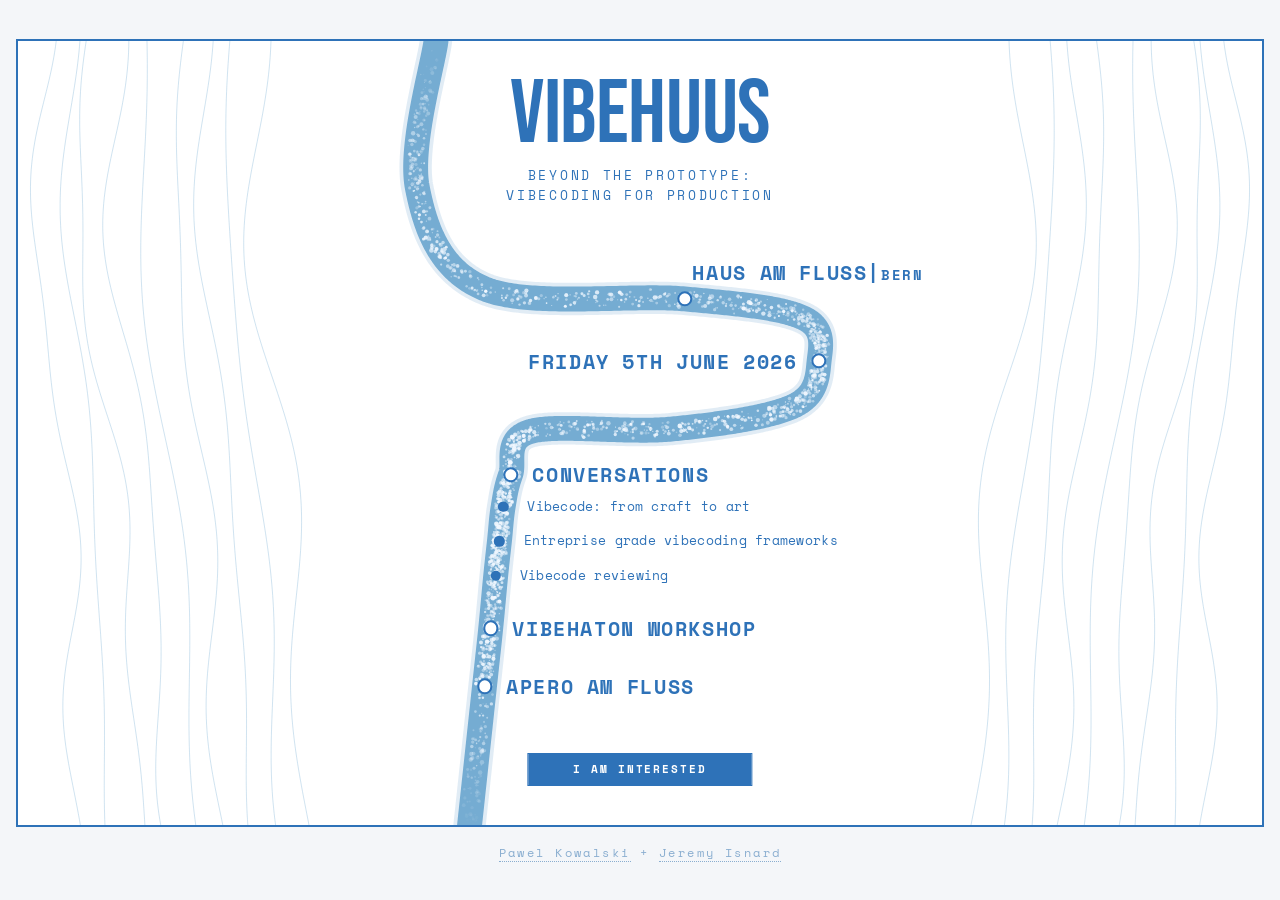
==== index.html @ 7fe4109c "Restore mobile flex-fill layout The fixed aspect-ratio attempt traded one issue for another. Roll ba" ====
<!doctype html>
<html lang="en">
  <head>
    <meta charset="UTF-8" />
    <meta name="viewport" content="width=device-width, initial-scale=1.0" />
    <title>Vibehuus — a day dedicated to vibecode mastering</title>
    <link rel="icon" type="image/svg+xml" href="favicon.svg" />
    <link rel="stylesheet" href="styles.css?v=28" />
  </head>
  <body>
    <div class="poster">
      <canvas id="scene"></canvas>

      <div class="title-block">
        <div class="title">Vibehuus</div>
        <div class="subtitle">
          Beyond the prototype: <br />vibecoding for production
        </div>
      </div>

      <!-- Marker positions are driven by RIVER_POINTS in scene.js.
           Edit values there; markers reposition themselves on reload. -->

      <!-- Guide handles (non-marker river control points) -->
      <div class="marker guide" data-id="entry">
        <div class="dot"></div>
        <div class="guide-tag">entry</div>
      </div>
      <div class="marker guide" data-id="topguide">
        <div class="dot"></div>
        <div class="guide-tag">guide</div>
      </div>
      <div class="marker guide" data-id="guide2">
        <div class="dot"></div>
        <div class="guide-tag">guide</div>
      </div>

      <!-- Haus am Fluss — venue -->
      <div class="marker" data-id="haus">
        <div class="dot"></div>
        <div class="label right strong">
          Haus am Fluss|<span class="city">Bern</span>
        </div>
      </div>
      <div class="marker guide" data-id="guide3">
        <div class="dot"></div>
        <div class="guide-tag">guide</div>
      </div>

      <!-- Date + time -->
      <div class="marker" data-id="date">
        <div class="dot"></div>
        <div class="label left strong">Friday 5th June 2026</div>
        <!--div class="label right strong">9h–16h</div-->
      </div>

      <!-- Between Date+Time and Enterprise — extra guides -->
      <div class="marker guide" data-id="between">
        <div class="dot"></div>
        <div class="guide-tag">between</div>
      </div>
      <div class="marker guide" data-id="between2">
        <div class="dot"></div>
        <div class="guide-tag">between</div>
      </div>
      <div class="marker guide" data-id="between3">
        <div class="dot"></div>
        <div class="guide-tag">between</div>
      </div>

      <!-- Agenda -->
      <div class="marker" data-id="talks">
        <div class="dot"></div>
        <div class="label right strong">Conversations</div>
      </div>

      <div class="marker talk" data-id="art">
        <div class="dot"></div>
        <div class="label right">Vibecode: from craft to art</div>
      </div>

      <div class="marker talk" data-id="enterprise">
        <div class="dot"></div>
        <div class="label right">Entreprise grade vibecoding frameworks</div>
      </div>

      <div class="marker talk" data-id="vibecode">
        <div class="dot"></div>
        <div class="label right">Vibecode reviewing</div>
      </div>

      <div class="marker" data-id="vibehaton">
        <div class="dot"></div>
        <div class="label right strong">Vibehaton workshop</div>
      </div>

      <div class="marker" data-id="apero">
        <div class="dot"></div>
        <div class="label right strong">Apero am Fluss</div>
      </div>

      <!-- Exit handle -->
      <div class="marker guide" data-id="exit">
        <div class="dot"></div>
        <div class="guide-tag">exit</div>
      </div>

      <!-- Sign-up -->
      <form
        class="signup"
        data-state="collapsed"
        novalidate
        action="https://formspree.io/f/xojrqbbg"
        method="POST"
      >
        <div class="signup-fields" inert>
          <input
            type="text"
            name="name"
            placeholder="your name"
            aria-label="your name"
            autocomplete="name"
          />
          <input
            type="email"
            name="email"
            placeholder="your email address"
            aria-label="your email address"
            autocomplete="email"
          />
          <input
            class="signup-honeypot"
            type="text"
            name="_gotcha"
            tabindex="-1"
            autocomplete="off"
            aria-hidden="true"
          />
          <input
            class="signup-honeypot"
            type="text"
            name="company"
            tabindex="-1"
            autocomplete="off"
            aria-hidden="true"
          />
        </div>
        <button type="submit">
          <span class="signup-label" data-for="collapsed">I am interested</span>
          <span class="signup-label" data-for="expanded">Submit</span>
          <span class="signup-label" data-for="submitted">
            Thanks!
            <span class="signup-sublabel">we'll be in touch shortly</span>
          </span>
        </button>
      </form>
    </div>

    <!-- Organisers signature -->
    <div class="signature">
      <a href="https://example.com/pawel-kowalski">Pawel Kowalski</a
      >&nbsp;+&nbsp;<a href="https://example.com/jeremy-isnard"
        >Jeremy Isnard</a
      >
    </div>

    <script src="scene.js?v=13"></script>
    <script>
      (() => {
        const form = document.querySelector(".signup");
        if (!form) return;
        const fields = form.querySelector(".signup-fields");
        const nameInput = form.querySelector('input[name="name"]');
        const emailInput = form.querySelector('input[name="email"]');
        const honeypots = form.querySelectorAll(".signup-honeypot");

        const EMAIL_RE = /^[^\s@]+@[^\s@]+\.[^\s@]{2,}$/;
        const checkValid = () => {
          const nameOk = nameInput.value.trim().length > 0;
          const emailOk = EMAIL_RE.test(emailInput.value.trim());
          form.dataset.valid = nameOk && emailOk ? "true" : "false";
        };
        nameInput.addEventListener("input", checkValid);
        emailInput.addEventListener("input", checkValid);
        checkValid();

        const SUBMITTED_KEY = "vibehuus.signup.submitted";
        const markSubmitted = () => {
          form.dataset.state = "submitted";
          fields.inert = true;
          form.reset();
          checkValid();
        };
        try {
          if (localStorage.getItem(SUBMITTED_KEY)) markSubmitted();
        } catch {}

        const collapse = () => {
          if (form.dataset.state !== "expanded") return;
          if (form.contains(document.activeElement))
            document.activeElement.blur();
          form.dataset.state = "collapsed";
          fields.inert = true;
        };

        document.addEventListener("pointerdown", (e) => {
          if (form.dataset.state !== "expanded") return;
          if (!form.contains(e.target)) collapse();
        });
        document.addEventListener("keydown", (e) => {
          if (e.key === "Escape") collapse();
        });

        form.addEventListener("submit", async (e) => {
          e.preventDefault();
          if (form.dataset.state === "collapsed") {
            form.dataset.state = "expanded";
            fields.inert = false;
            setTimeout(() => nameInput.focus(), 60);
            return;
          }
          if (form.dataset.state === "submitted") return;
          if (form.dataset.valid !== "true") return;
          if ([...honeypots].some((h) => h.value)) return;

          try {
            const res = await fetch(form.action, {
              method: "POST",
              body: new FormData(form),
              headers: { Accept: "application/json" },
            });
            if (!res.ok) throw new Error("submit failed");
            try {
              localStorage.setItem(SUBMITTED_KEY, new Date().toISOString());
            } catch {}
            markSubmitted();
          } catch {
            form.dataset.valid = "false";
          }
        });
      })();
    </script>
  </body>
</html>
---- styles.css ----
@import url("https://fonts.googleapis.com/css2?family=Bebas+Neue&family=Space+Mono:wght@400;700&display=swap");

* {
  margin: 0;
  padding: 0;
  box-sizing: border-box;
}

:root {
  --blue: #2e72b8;
  --blue-deep: #1f5a99;
  --blue-dim: #8aaed0;
  --bg: #ffffff;
  --page: #f4f6f9;
}

html {
  background: var(--page);
}

body {
  background: var(--page);
  font-family: "Space Mono", ui-monospace, monospace;
  color: var(--blue);
  min-height: 100vh;
  /* dvh respects the actually-visible viewport on iOS Safari (`100vh`
     there includes the URL bar height, which forces an unwanted scroll
     until the URL bar collapses). */
  min-height: 100dvh;
  padding: 16px;
  display: flex;
  flex-direction: column;
  align-items: center;
  justify-content: center;
}

/* ── POSTER ── */
.poster {
  width: 100%;
  max-width: min(1500px, calc((100vh - 80px) * 1900 / 1200));
  aspect-ratio: 1900 / 1200;
  background: var(--bg);
  border: 2px solid var(--blue);
  position: relative;
  overflow: hidden;
}

canvas#scene {
  position: absolute;
  inset: 0;
  width: 100%;
  height: 100%;
  z-index: 1;
}

/* ── TITLE ──
   Centered horizontally on the poster: `left: 50%` + translateX(-50%)
   anchors the block's center to the poster's center. Both .title and
   .subtitle are `text-align: center` so they share the same axis. */
.title-block {
  position: absolute;
  top: 4.5%;
  left: 50%;
  transform: translateX(-50%);
  text-align: center;
  z-index: 5;
  /* Without an explicit width, an absolute element with `left: 50%` only
     gets the right-half of the poster as its shrink-to-fit budget — on
     narrow viewports that forces the subtitle to wrap mid-line. Sizing
     to max-content lets the block span as wide as its longest line; the
     max-width keeps it from poking past the poster edge. */
  width: max-content;
  max-width: calc(100% - 16px);
}

.title {
  font-family: "Bebas Neue", Impact, sans-serif;
  font-weight: 400;
  font-size: clamp(56px, 7vw, 110px);
  letter-spacing: -0.005em;
  line-height: 0.88;
}

.subtitle {
  font-family: "Space Mono", monospace;
  font-weight: 400;
  font-size: clamp(11px, 1.05vw, 16px);
  letter-spacing: 0.2em;
  text-transform: uppercase;
  margin-top: clamp(6px, 0.8vw, 12px);
  color: var(--blue);
}

/* White halo around all foreground text so it stays readable when the
   river passes underneath. Same colour as the page so it's invisible
   on white but knocks back the river beneath the glyphs. */
.title,
.subtitle,
.label,
.guide-tag,
.pos-chip {
  paint-order: stroke fill;
}
.title,
.subtitle,
.label,
.guide-tag {
  text-shadow:
    2px 0 0 var(--bg),
    -2px 0 0 var(--bg),
    0 2px 0 var(--bg),
    0 -2px 0 var(--bg),
    1.5px 1.5px 0 var(--bg),
    -1.5px -1.5px 0 var(--bg),
    1.5px -1.5px 0 var(--bg),
    -1.5px 1.5px 0 var(--bg);
}

/* ── MARKERS ── */
.marker {
  position: absolute;
  transform: translate(-50%, -50%);
  z-index: 10;
}

.marker[data-id] {
  touch-action: none;
  user-select: none;
  /* Positioned by scene.js from RIVER_POINTS at startup; hidden until
     then so they don't flash at (0,0) before JS runs. */
  visibility: hidden;
}

/* ── VIEW / EDIT MODE TOGGLE ──
   Default = clean view: hide the structural guide markers and the
   debug position chips. Labelled markers keep their dots — they're
   the anchor visuals for each stop along the river. Set
   `data-mode="edit"` on <body> to bring guides + chips back. */
.marker.guide,
.pos-chip {
  display: none;
}
body[data-mode="edit"] .marker.guide,
body[data-mode="edit"] .pos-chip {
  display: block;
}
.marker[data-id] .dot {
  cursor: grab;
}
.marker[data-id].dragging .dot {
  cursor: grabbing;
}

.dot {
  width: clamp(14px, 1.2vw, 20px);
  height: clamp(14px, 1.2vw, 20px);
  background: var(--bg);
  border: 2.5px solid var(--blue);
  border-radius: 50%;
}

/* Talk markers — smaller solid-blue dots (diameter = inner white area of a regular dot) */
.marker.talk .dot {
  width: clamp(9px, calc(1.2vw - 5px), 15px);
  height: clamp(9px, calc(1.2vw - 5px), 15px);
  background: var(--blue);
  border: none;
}

/* Guide handles — non-marker control points (entry, internal guides, exit) */
.marker.guide .dot {
  width: 12px;
  height: 12px;
  border: 1.5px dashed var(--blue-dim);
  background: var(--bg);
}
.marker.guide .pos-chip {
  background: var(--blue-dim);
  color: var(--bg);
}
.guide-tag {
  position: absolute;
  top: calc(100% + 4px);
  left: 50%;
  transform: translateX(-50%);
  font-family: "Space Mono", monospace;
  font-size: 9px;
  color: var(--blue-dim);
  text-transform: uppercase;
  letter-spacing: 0.1em;
  white-space: nowrap;
  pointer-events: none;
}

/* Position chip — sits above each draggable dot */
.pos-chip {
  position: absolute;
  bottom: calc(100% + 5px);
  left: 50%;
  transform: translateX(-50%);
  font-family: "Space Mono", monospace;
  font-size: 10px;
  font-weight: 700;
  color: #fff;
  background: var(--blue);
  padding: 2px 6px;
  white-space: nowrap;
  pointer-events: none;
  z-index: 20;
  letter-spacing: 0.04em;
}
.marker.dragging .pos-chip {
  background: var(--blue-deep);
}

.label {
  position: absolute;
  top: 50%;
  transform: translateY(-50%);
  font-family: "Space Mono", monospace;
  font-weight: 400;
  color: var(--blue);
  font-size: clamp(11px, 1.05vw, 15px);
  line-height: 1.55;
  letter-spacing: 0.02em;
  white-space: nowrap;
}

.label.right {
  left: calc(clamp(14px, 1.2vw, 20px) + 14px);
}
.label.left {
  right: calc(clamp(14px, 1.2vw, 20px) + 14px);
  text-align: right;
}

.label.strong {
  font-weight: 700;
  text-transform: uppercase;
  letter-spacing: 0.14em;
}

/* Date + time labels: 50% bigger than other labels */
.marker[data-id="date"] .label,
.marker[data-id="haus"] .label,
.marker[data-id="talks"] .label,
.marker[data-id="vibehaton"] .label,
.marker[data-id="apero"] .label {
  font-size: clamp(16px, 1.575vw, 22px);
  letter-spacing: 0.08em;
  word-spacing: -0.05em;
}

/* Haus label: dot sits at the label's lower-left corner so the
   multi-line address rises ABOVE the river. The 100% + 3px offsets
   place the label just past the dot's top-right edge, giving a small
   breathing gap between dot and text. */
.marker[data-id="haus"] .label.right {
  top: auto;
  bottom: calc(100% + 8px);
  transform: none;
  left: 100%;
  padding: 0;
  line-height: 1.1;
}

.marker[data-id="haus"] .label .city {
  font-size: 0.7em;
}

/* ── SIGN-UP — collapsible vertical stack, contiguous frame ── */
.signup {
  position: absolute;
  bottom: 5%;
  left: 50%;
  transform: translateX(-50%);
  display: flex;
  flex-direction: column;
  width: clamp(176px, 17.6vw, 256px);
  border: 1.5px solid var(--blue);
  background: var(--bg);
  z-index: 15;
}

.signup-fields {
  display: flex;
  flex-direction: column;
  max-height: 0;
  overflow: hidden;
  transition: max-height 280ms ease;
}
.signup[data-state="expanded"] .signup-fields {
  max-height: 200px;
}

.signup input,
.signup button {
  font-family: "Space Mono", monospace;
  font-size: clamp(10px, 0.85vw, 13px);
  padding: 9px 14px;
  line-height: 1.2;
  border: none;
  border-radius: 0;
  width: 100%;
  box-sizing: border-box;
  display: block;
}

.signup-fields input {
  background: var(--bg);
  color: var(--blue);
  border-bottom: 1.5px solid var(--blue);
  outline: none;
  text-align: left;
  letter-spacing: 0.04em;
}
.signup-fields input::placeholder {
  color: var(--blue);
  opacity: 0.5;
}
.signup-fields input:focus {
  background: rgba(46, 114, 184, 0.06);
}

.signup-honeypot {
  display: none !important;
}

.signup button {
  background: var(--blue);
  color: var(--bg);
  font-weight: 700;
  text-transform: uppercase;
  letter-spacing: 0.18em;
  cursor: pointer;
  transition: background 0.15s ease, opacity 0.2s ease;
}
.signup button:hover {
  background: var(--blue-deep);
}

/* Greyed-out submit while expanded fields are incomplete/invalid */
.signup[data-state="expanded"][data-valid="false"] button {
  opacity: 0.4;
  cursor: not-allowed;
}
.signup[data-state="expanded"][data-valid="false"] button:hover {
  background: var(--blue);
}

/* Terminal post-submit: button stays "Thanks!" but inert */
.signup[data-state="submitted"] button {
  cursor: default;
  opacity: 0.75;
}
.signup[data-state="submitted"] button:hover {
  background: var(--blue);
}

.signup-label {
  display: none;
}
.signup[data-state="collapsed"] .signup-label[data-for="collapsed"],
.signup[data-state="expanded"] .signup-label[data-for="expanded"],
.signup[data-state="submitted"] .signup-label[data-for="submitted"] {
  display: inline-block;
}

.signup-sublabel {
  display: block;
  margin-top: 4px;
  font-size: clamp(9px, 0.75vw, 12px);
  font-weight: 400;
  letter-spacing: 0.06em;
  text-transform: none;
  opacity: 0.85;
}

/* ── SIGNATURE ── */
.signature {
  margin-top: 16px;
  font-family: "Space Mono", monospace;
  font-size: clamp(10px, 0.95vw, 14px);
  letter-spacing: 0.2em;
  color: var(--blue-dim);
  text-align: center;
  white-space: nowrap;
}

.signature a {
  color: var(--blue-dim);
  text-decoration: none;
  border-bottom: 1px dotted var(--blue-dim);
  transition: color 0.15s ease, border-color 0.15s ease;
}

.signature a:hover {
  color: var(--blue);
  border-bottom-color: var(--blue);
}

/* ── MOBILE ── */
@media (max-width: 720px) {
  body {
    padding: 12px;
    justify-content: flex-start;
  }
  .poster {
    aspect-ratio: auto;
    max-width: 100%;
    flex: 1 1 0;
    min-height: 0;
  }
  .signature {
    flex-shrink: 0;
    margin-top: 10px;
  }
  .title-block {
    top: 3%;
  }
  .title {
    font-size: 72px;
  }
  .subtitle {
    font-size: 13px;
  }
  .label {
    font-size: 12px;
    /* Allow long labels (e.g. "Entreprise grade vibecoding frameworks")
       to wrap on mobile. `width: max-content` keeps the absolute label
       from collapsing to min-content (longest single word) — the label
       takes its natural one-line width up to `max-width`, then wraps. */
    white-space: normal;
    width: max-content;
    line-height: 1.3;
  }
  .label.right {
    max-width: 60vw;
  }
  .label.left {
    max-width: 55vw;
  }
  /* Strong/big labels — sized to read as section headers on mobile.
     These stay one line (short text), so disable the wrap rules. */
  .marker[data-id="date"] .label,
  .marker[data-id="haus"] .label,
  .marker[data-id="talks"] .label,
  .marker[data-id="vibehaton"] .label,
  .marker[data-id="apero"] .label {
    font-size: 16px;
    letter-spacing: 0.06em;
    white-space: nowrap;
    width: auto;
    max-width: none;
  }
  /* Sign-up: hero-sized CTA. */
  .signup {
    width: 280px;
  }
  .signup input,
  .signup button {
    font-size: 16px;
    padding: 14px 18px;
    letter-spacing: 0.16em;
  }
}
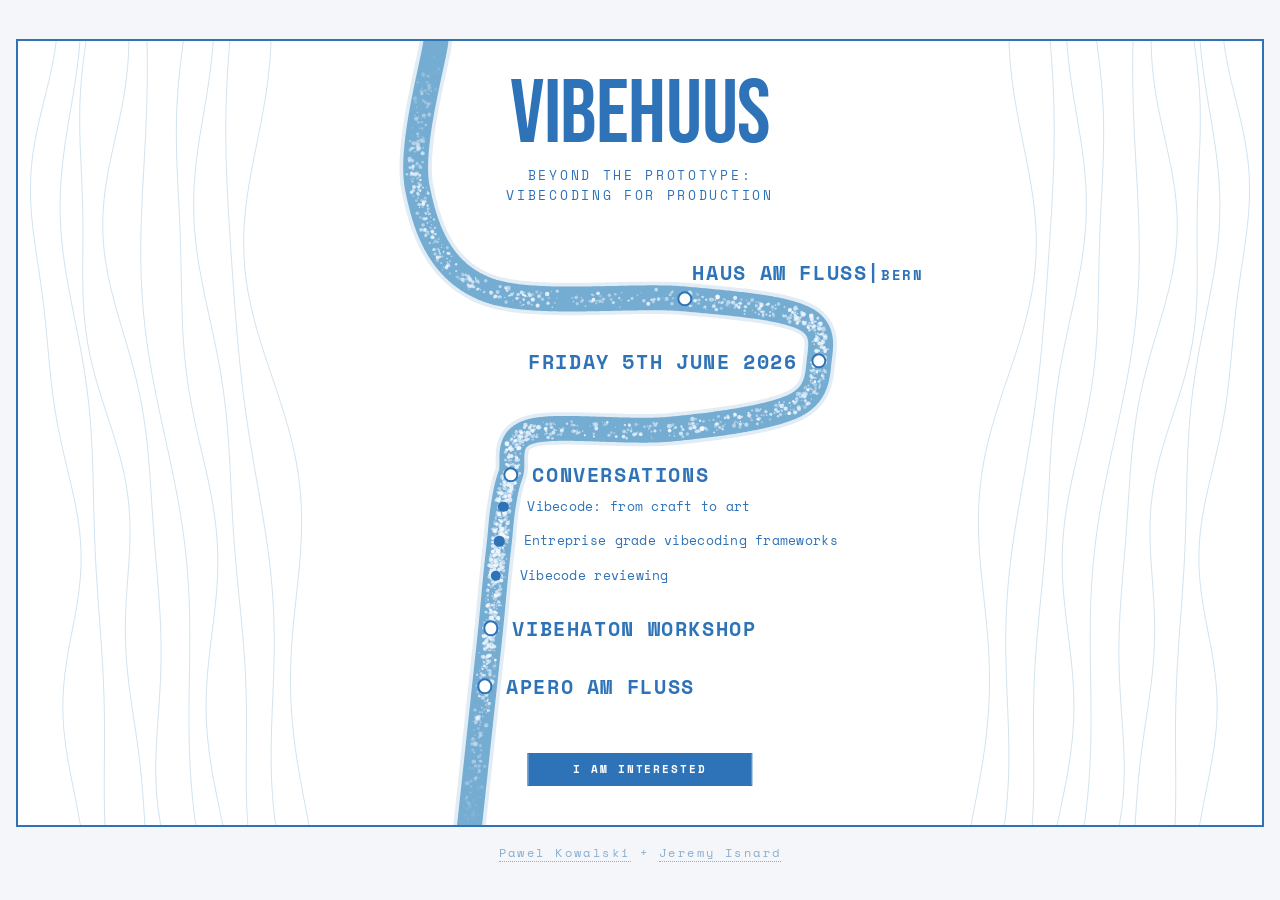
==== commit 5e0ea77c: "expand page" ====
--- a/index.html
+++ b/index.html
@@ -5,7 +5,7 @@
     <meta name="viewport" content="width=device-width, initial-scale=1.0" />
     <title>Vibehuus — a day dedicated to vibecode mastering</title>
     <link rel="icon" type="image/svg+xml" href="favicon.svg" />
-    <link rel="stylesheet" href="styles.css?v=28" />
+    <link rel="stylesheet" href="styles.css?v=29" />
   </head>
   <body>
     <div class="poster">
--- a/styles.css
+++ b/styles.css
@@ -22,11 +22,12 @@
   background: var(--page);
   font-family: "Space Mono", ui-monospace, monospace;
   color: var(--blue);
+  /* `100vh` on iOS Safari is taller than the actually-visible area
+     (it includes the URL-bar height), so the body can naturally exceed
+     the viewport and the page scrolls. Switching to `100dvh` here would
+     pin the body to the visible area and combined with the mobile flex
+     layout would prevent scrolling entirely. */
   min-height: 100vh;
-  /* dvh respects the actually-visible viewport on iOS Safari (`100vh`
-     there includes the URL bar height, which forces an unwanted scroll
-     until the URL bar collapses). */
-  min-height: 100dvh;
   padding: 16px;
   display: flex;
   flex-direction: column;
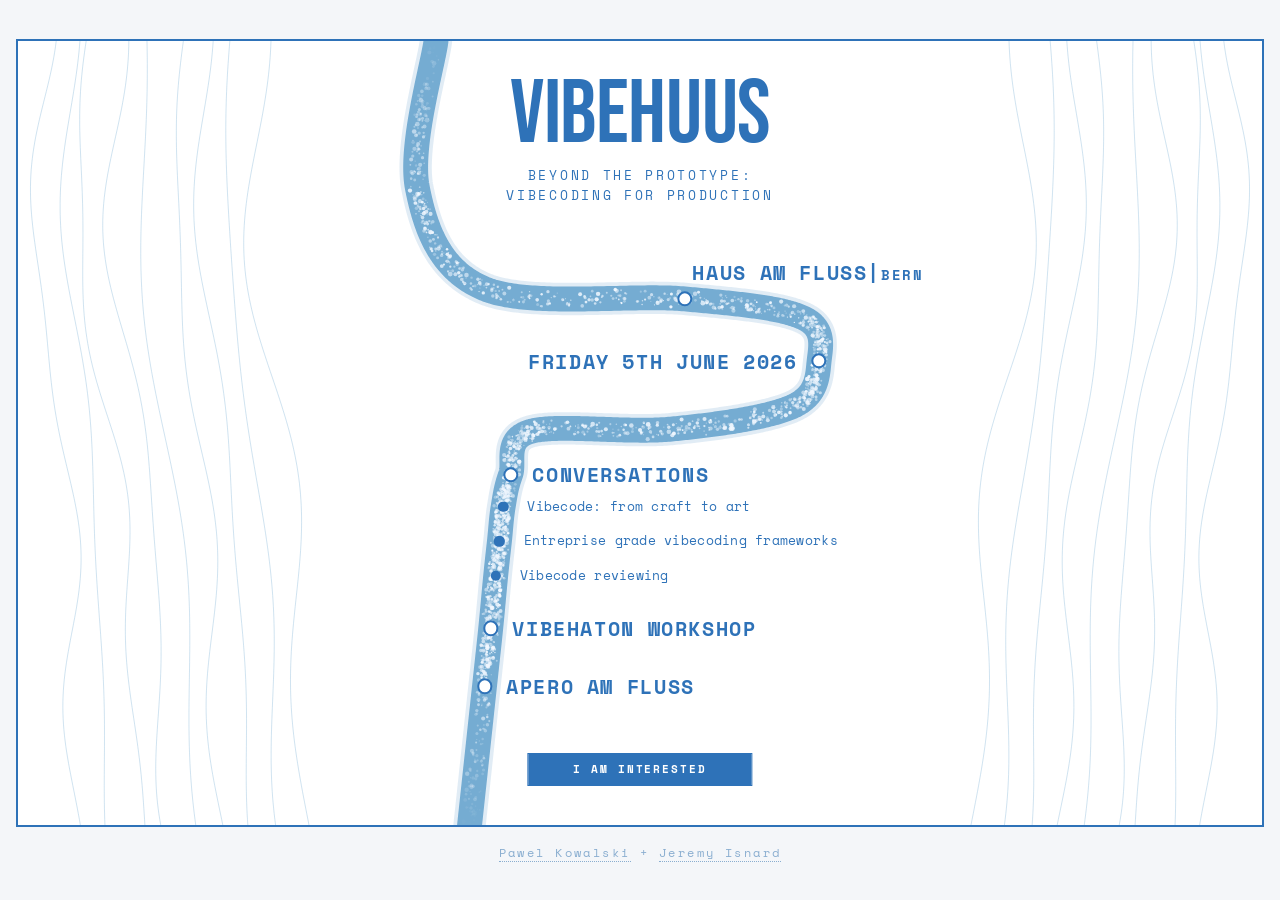
==== commit b8eb8708: "lkdn urls" ====
--- a/index.html
+++ b/index.html
@@ -158,8 +158,8 @@
 
     <!-- Organisers signature -->
     <div class="signature">
-      <a href="https://example.com/pawel-kowalski">Pawel Kowalski</a
-      >&nbsp;+&nbsp;<a href="https://example.com/jeremy-isnard"
+      <a href="https://www.linkedin.com/in/paweloque/" target="_blank">Pawel Kowalski</a
+      >&nbsp;+&nbsp;<a href="https://www.linkedin.com/in/isnardjeremy/" target="_blank"
         >Jeremy Isnard</a
       >
     </div>
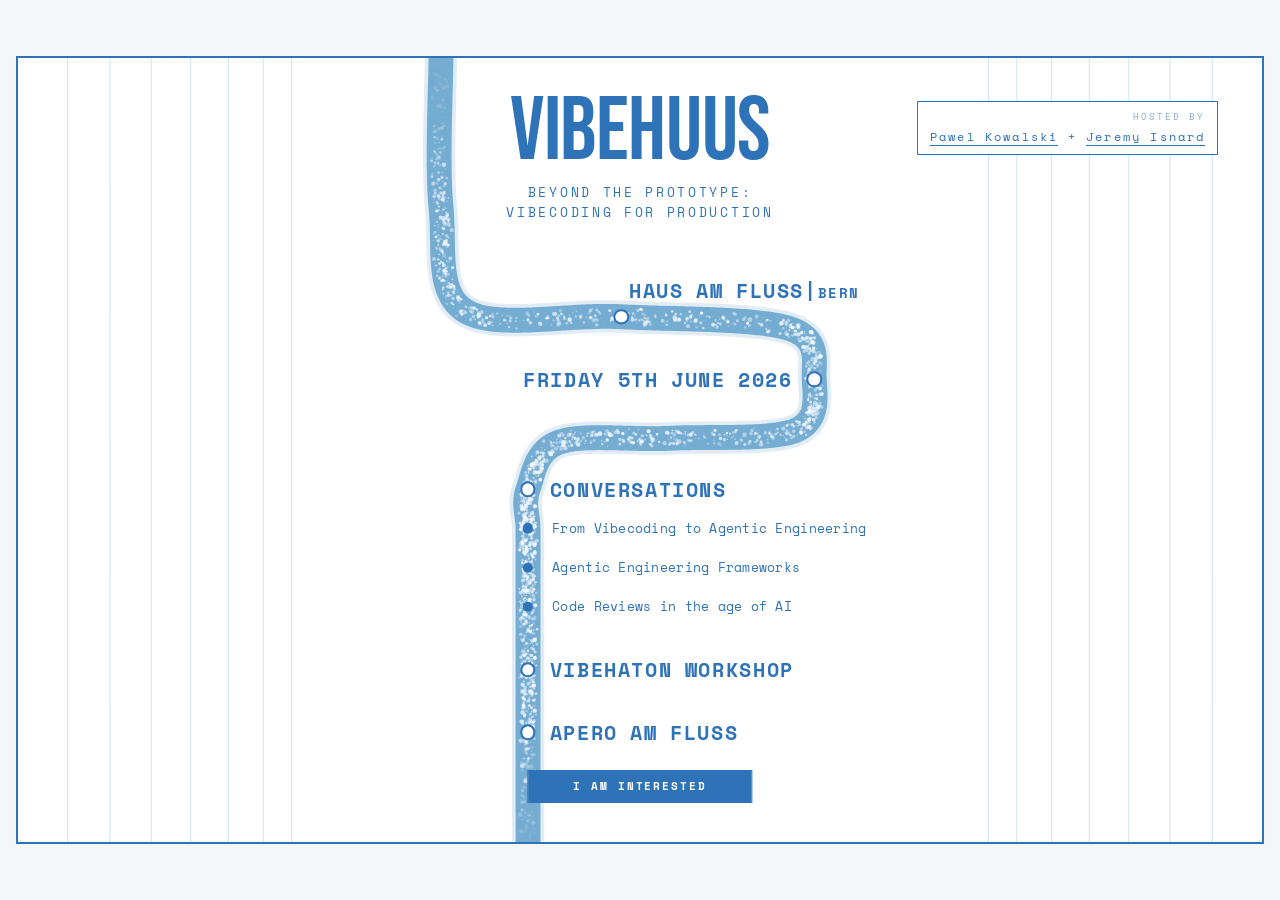
==== commit b745f53c: "Refresh poster styling: replace wavy side-strip contours with straight fanned vertical rules, and mo" ====
--- a/index.html
+++ b/index.html
@@ -5,7 +5,7 @@
     <meta name="viewport" content="width=device-width, initial-scale=1.0" />
     <title>Vibehuus — a day dedicated to vibecode mastering</title>
     <link rel="icon" type="image/svg+xml" href="favicon.svg" />
-    <link rel="stylesheet" href="styles.css?v=29" />
+    <link rel="stylesheet" href="styles.css?v=38" />
   </head>
   <body>
     <div class="poster">
@@ -76,17 +76,17 @@
 
       <div class="marker talk" data-id="art">
         <div class="dot"></div>
-        <div class="label right">Vibecode: from craft to art</div>
+        <div class="label right">From Vibecoding to Agentic Engineering</div>
       </div>
 
       <div class="marker talk" data-id="enterprise">
         <div class="dot"></div>
-        <div class="label right">Entreprise grade vibecoding frameworks</div>
+        <div class="label right">Agentic Engineering Frameworks</div>
       </div>
 
       <div class="marker talk" data-id="vibecode">
         <div class="dot"></div>
-        <div class="label right">Vibecode reviewing</div>
+        <div class="label right"> Code Reviews in the age of AI</div>
       </div>
 
       <div class="marker" data-id="vibehaton">
@@ -154,17 +154,18 @@
           </span>
         </button>
       </form>
+
+      <!-- Organisers signature — bottom-right of the poster, cartographer-style -->
+      <div class="signature">
+        <div class="signature-label">hosted by</div>
+        <a href="https://www.linkedin.com/in/paweloque/" target="_blank">Pawel Kowalski</a
+        >&nbsp;+&nbsp;<a href="https://www.linkedin.com/in/isnardjeremy/" target="_blank"
+          >Jeremy Isnard</a
+        >
+      </div>
     </div>
 
-    <!-- Organisers signature -->
-    <div class="signature">
-      <a href="https://www.linkedin.com/in/paweloque/" target="_blank">Pawel Kowalski</a
-      >&nbsp;+&nbsp;<a href="https://www.linkedin.com/in/isnardjeremy/" target="_blank"
-        >Jeremy Isnard</a
-      >
-    </div>
-
-    <script src="scene.js?v=13"></script>
+    <script src="scene.js?v=15"></script>
     <script>
       (() => {
         const form = document.querySelector(".signup");
--- a/styles.css
+++ b/styles.css
@@ -99,13 +99,15 @@
 .subtitle,
 .label,
 .guide-tag,
+.signature,
 .pos-chip {
   paint-order: stroke fill;
 }
 .title,
 .subtitle,
 .label,
-.guide-tag {
+.guide-tag,
+.signature {
   text-shadow:
     2px 0 0 var(--bg),
     -2px 0 0 var(--bg),
@@ -377,27 +379,45 @@
   opacity: 0.85;
 }
 
-/* ── SIGNATURE ── */
+/* ── SIGNATURE — cartographer's credit, upper-right of the poster.
+   Seats roughly level with the subtitle so the title-block and the
+   cartouche share a horizontal "header line". Sits over the side-strip
+   rules, so it carries a small white plate (with a hairline frame) to
+   punch through the bars cleanly — reads like a printed cartouche. ── */
 .signature {
-  margin-top: 16px;
+  position: absolute;
+  top: 5.5%;
+  right: 3.5%;
   font-family: "Space Mono", monospace;
-  font-size: clamp(10px, 0.95vw, 14px);
-  letter-spacing: 0.2em;
+  font-size: clamp(11px, 0.95vw, 15px);
+  letter-spacing: 0.18em;
+  color: var(--blue);
+  text-align: right;
+  white-space: nowrap;
+  z-index: 12;
+  background: var(--bg);
+  border: 1px solid var(--blue);
+  padding: 8px 12px 9px;
+}
+
+.signature-label {
+  font-size: 0.7em;
+  letter-spacing: 0.24em;
+  text-transform: uppercase;
   color: var(--blue-dim);
-  text-align: center;
-  white-space: nowrap;
+  margin-bottom: 4px;
 }
 
 .signature a {
-  color: var(--blue-dim);
+  color: var(--blue);
   text-decoration: none;
-  border-bottom: 1px dotted var(--blue-dim);
+  border-bottom: 1px solid var(--blue);
   transition: color 0.15s ease, border-color 0.15s ease;
 }
 
 .signature a:hover {
-  color: var(--blue);
   border-bottom-color: var(--blue);
+  opacity: 0.65;
 }
 
 /* ── MOBILE ── */
@@ -412,12 +432,26 @@
     flex: 1 1 0;
     min-height: 0;
   }
+  /* Mobile: drop the cartouche frame and re-lay the signature as a flat
+     centered credit line directly under the subtitle. Reads as part of
+     the title-block rather than a separate floating element. */
   .signature {
-    flex-shrink: 0;
-    margin-top: 10px;
+    top: calc(6% + 115px);
+    left: 50%;
+    right: auto;
+    transform: translateX(-50%);
+    text-align: center;
+    background: none;
+    border: none;
+    padding: 0;
+    font-size: 11px;
+    letter-spacing: 0.14em;
+  }
+  .signature-label {
+    margin-bottom: 3px;
   }
   .title-block {
-    top: 3%;
+    top: 6%;
   }
   .title {
     font-size: 72px;
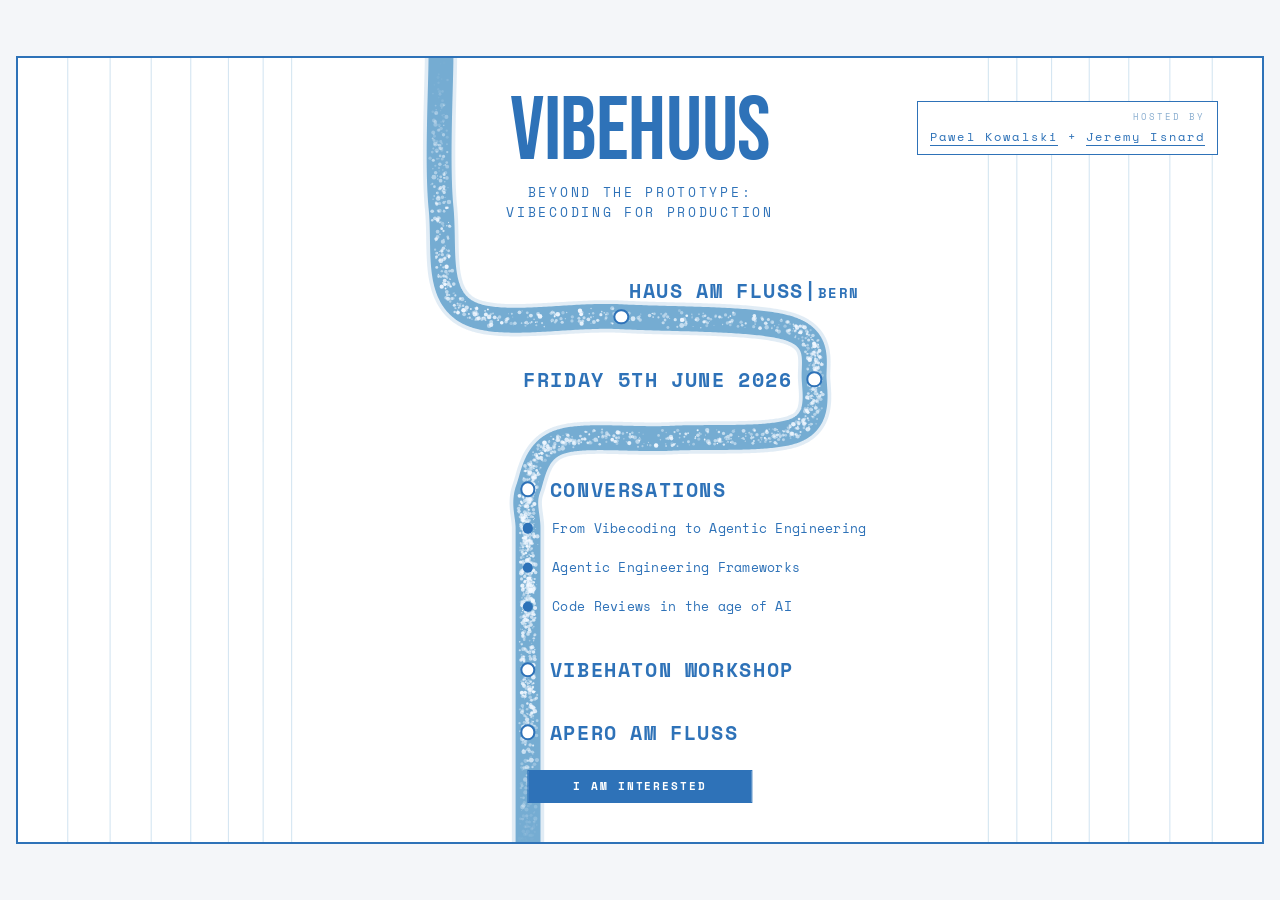
==== commit 979c33b8: "Mobile: push the upper river section down so the signature credit under the subtitle has clean breat" ====
--- a/index.html
+++ b/index.html
@@ -5,7 +5,7 @@
     <meta name="viewport" content="width=device-width, initial-scale=1.0" />
     <title>Vibehuus — a day dedicated to vibecode mastering</title>
     <link rel="icon" type="image/svg+xml" href="favicon.svg" />
-    <link rel="stylesheet" href="styles.css?v=38" />
+    <link rel="stylesheet" href="styles.css?v=40" />
   </head>
   <body>
     <div class="poster">
@@ -165,7 +165,7 @@
       </div>
     </div>
 
-    <script src="scene.js?v=15"></script>
+    <script src="scene.js?v=16"></script>
     <script>
       (() => {
         const form = document.querySelector(".signup");
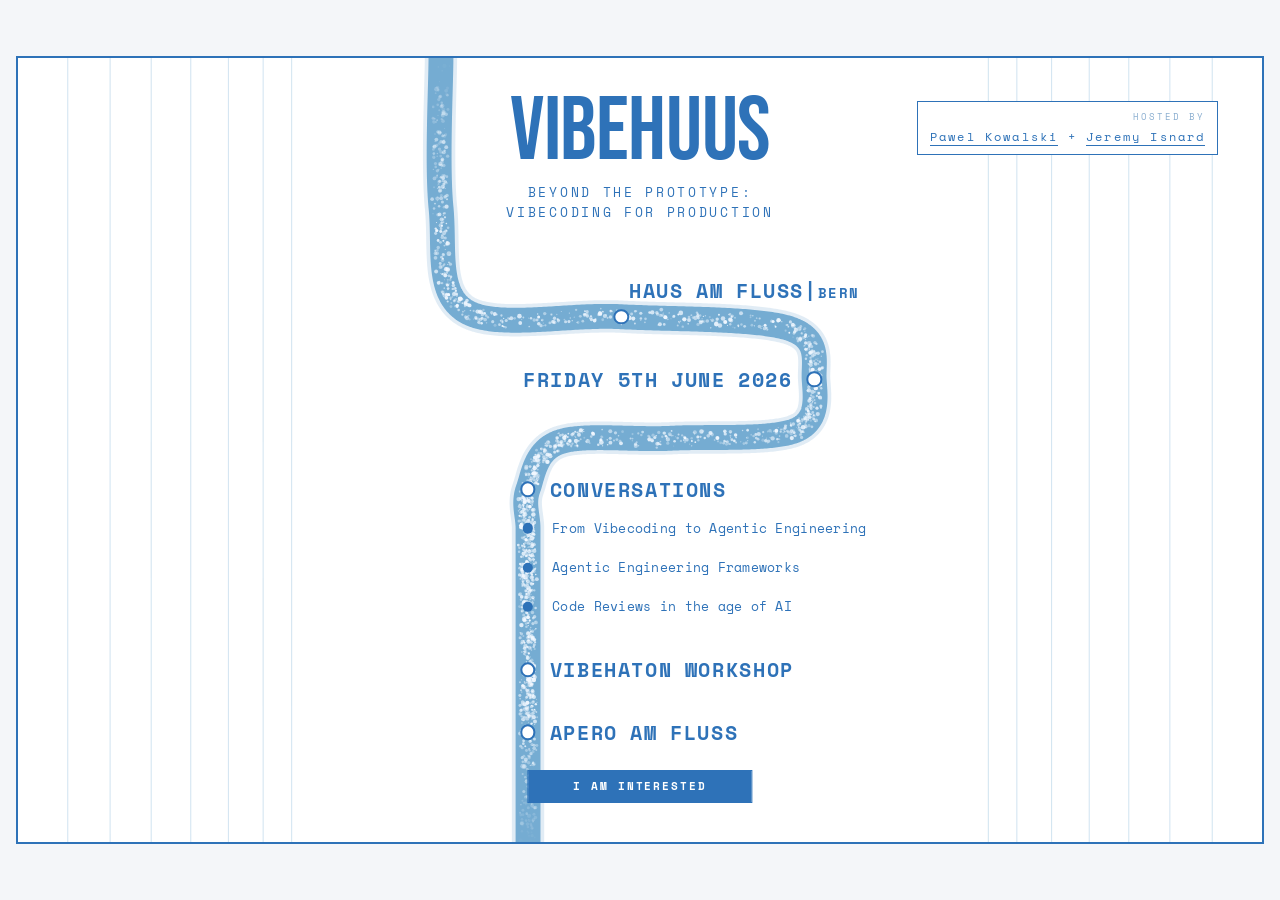
==== commit beb6e9b6: "collapse url bar" ====
--- a/index.html
+++ b/index.html
@@ -166,6 +166,20 @@
     </div>
 
     <script src="scene.js?v=16"></script>
+    <script>
+      // Nudge mobile browsers to collapse the URL bar on first touch.
+      // iOS Safari only retracts it on user-initiated scroll, so we
+      // piggyback on a touchstart so the scrollTo counts as a gesture.
+      if ("ontouchstart" in window) {
+        addEventListener(
+          "touchstart",
+          () => {
+            if (window.scrollY === 0) window.scrollTo(0, 1);
+          },
+          { passive: true, once: true },
+        );
+      }
+    </script>
     <script>
       (() => {
         const form = document.querySelector(".signup");
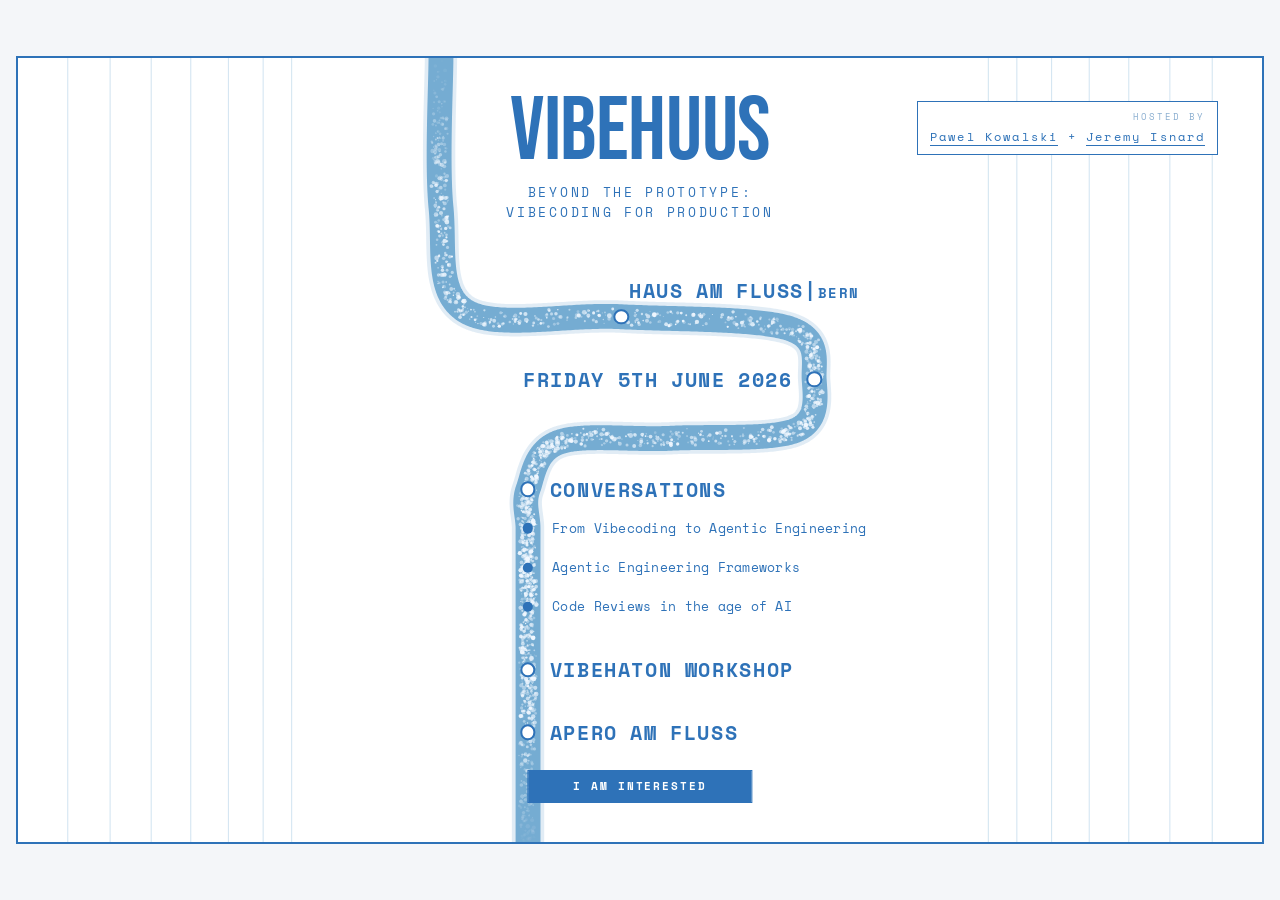
==== commit 4972d74d: "fix agenda link on mobile" ====
--- a/index.html
+++ b/index.html
@@ -155,13 +155,19 @@
         </button>
       </form>
 
-      <!-- Organisers signature — bottom-right of the poster, cartographer-style -->
-      <div class="signature">
-        <div class="signature-label">hosted by</div>
-        <a href="https://www.linkedin.com/in/paweloque/" target="_blank">Pawel Kowalski</a
-        >&nbsp;+&nbsp;<a href="https://www.linkedin.com/in/isnardjeremy/" target="_blank"
-          >Jeremy Isnard</a
-        >
+      <!-- Organisers signature + agenda link — upper-right cartouche -->
+      <div class="cartouche">
+        <div class="signature">
+          <div class="signature-label">hosted by</div>
+          <a href="https://www.linkedin.com/in/paweloque/" target="_blank">Pawel Kowalski</a
+          >&nbsp;+&nbsp;<a href="https://www.linkedin.com/in/isnardjeremy/" target="_blank"
+            >Jeremy Isnard</a
+          >
+        </div>
+        <a class="agenda-card" href="20260605/agenda/">
+          <span class="agenda-card-label">view the</span>
+          <span class="agenda-card-title">Agenda&nbsp;&rarr;</span>
+        </a>
       </div>
     </div>
 
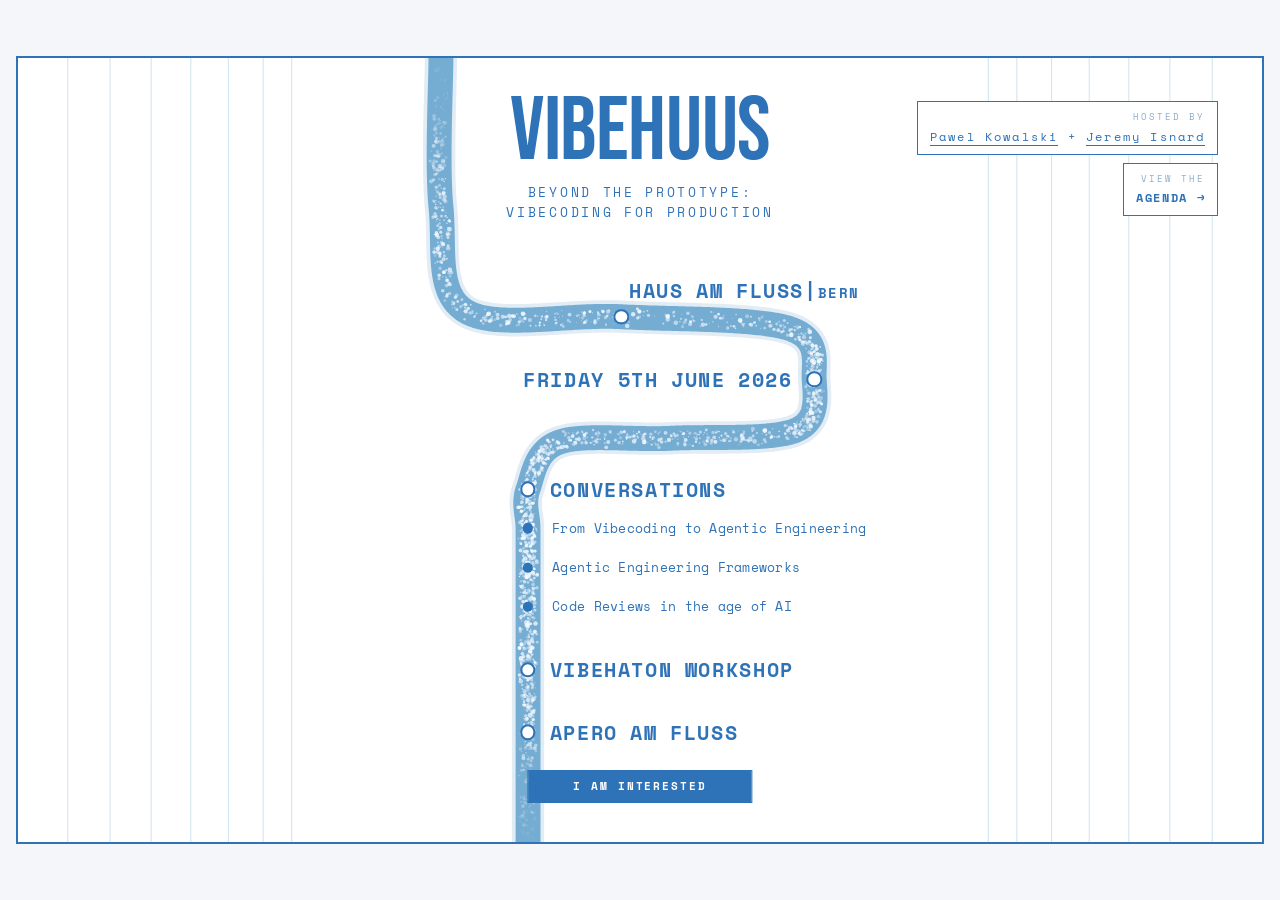
==== commit 9407f8d9: "Style + position the agenda cartouche card (commit missing CSS); bump cache-buster" ====
--- a/index.html
+++ b/index.html
@@ -5,7 +5,7 @@
     <meta name="viewport" content="width=device-width, initial-scale=1.0" />
     <title>Vibehuus — a day dedicated to vibecode mastering</title>
     <link rel="icon" type="image/svg+xml" href="favicon.svg" />
-    <link rel="stylesheet" href="styles.css?v=40" />
+    <link rel="stylesheet" href="styles.css?v=41" />
   </head>
   <body>
     <div class="poster">
--- a/styles.css
+++ b/styles.css
@@ -384,20 +384,66 @@
    cartouche share a horizontal "header line". Sits over the side-strip
    rules, so it carries a small white plate (with a hairline frame) to
    punch through the bars cleanly — reads like a printed cartouche. ── */
-.signature {
+.cartouche {
   position: absolute;
   top: 5.5%;
   right: 3.5%;
+  z-index: 12;
+  display: flex;
+  flex-direction: column;
+  align-items: flex-end;
+  gap: 8px;
+}
+
+.signature {
   font-family: "Space Mono", monospace;
   font-size: clamp(11px, 0.95vw, 15px);
   letter-spacing: 0.18em;
   color: var(--blue);
   text-align: right;
   white-space: nowrap;
-  z-index: 12;
   background: var(--bg);
   border: 1px solid var(--blue);
   padding: 8px 12px 9px;
+}
+
+/* Agenda link — a small cartouche card sat under the hosts credit */
+.agenda-card {
+  display: flex;
+  flex-direction: column;
+  align-items: flex-end;
+  text-align: right;
+  text-decoration: none;
+  background: var(--bg);
+  border: 1px solid var(--blue);
+  padding: 8px 12px 9px;
+  white-space: nowrap;
+  transition: background 0.15s ease, color 0.15s ease;
+}
+.agenda-card .agenda-card-label {
+  font-family: "Space Mono", monospace;
+  font-size: clamp(8px, 0.665vw, 10.5px);
+  letter-spacing: 0.24em;
+  text-transform: uppercase;
+  color: var(--blue-dim);
+  margin-bottom: 3px;
+  transition: color 0.15s ease;
+}
+.agenda-card .agenda-card-title {
+  font-family: "Space Mono", monospace;
+  font-weight: 700;
+  font-size: clamp(11px, 0.95vw, 15px);
+  letter-spacing: 0.14em;
+  text-transform: uppercase;
+  color: var(--blue);
+  transition: color 0.15s ease;
+}
+.agenda-card:hover {
+  background: var(--blue);
+}
+.agenda-card:hover .agenda-card-label,
+.agenda-card:hover .agenda-card-title {
+  color: var(--bg);
 }
 
 .signature-label {
@@ -435,11 +481,15 @@
   /* Mobile: drop the cartouche frame and re-lay the signature as a flat
      centered credit line directly under the subtitle. Reads as part of
      the title-block rather than a separate floating element. */
-  .signature {
+  .cartouche {
     top: calc(6% + 115px);
     left: 50%;
     right: auto;
     transform: translateX(-50%);
+    align-items: center;
+    gap: 14px;
+  }
+  .signature {
     text-align: center;
     background: none;
     border: none;
@@ -449,6 +499,33 @@
   }
   .signature-label {
     margin-bottom: 3px;
+  }
+  /* Agenda link mirrors the signature: drop the frame, become a flat
+     centered credit-style link under the hosts. */
+  .agenda-card {
+    align-items: center;
+    text-align: center;
+    background: none;
+    border: none;
+    padding: 0;
+  }
+  .agenda-card .agenda-card-label {
+    font-size: 8px;
+    margin-bottom: 3px;
+  }
+  .agenda-card .agenda-card-title {
+    font-size: 11px;
+    letter-spacing: 0.14em;
+    border-bottom: 1px solid var(--blue);
+  }
+  .agenda-card:hover {
+    background: none;
+  }
+  .agenda-card:hover .agenda-card-label {
+    color: var(--blue-dim);
+  }
+  .agenda-card:hover .agenda-card-title {
+    color: var(--blue);
   }
   .title-block {
     top: 6%;
